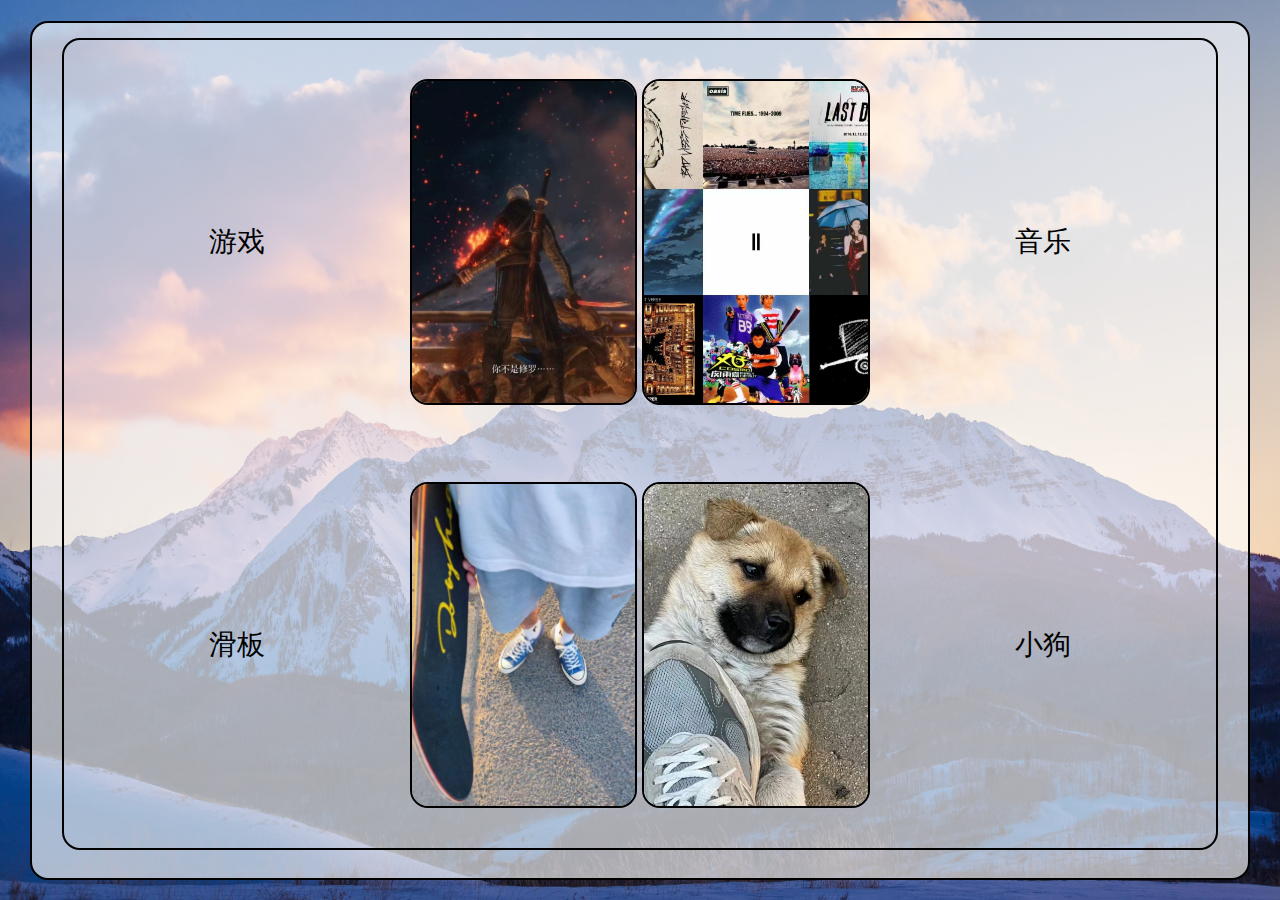
==== hobby.html @ 3e74f23c "COMMIT" ====
<!DOCTYPE html>

<head>
    <meta charset="UTF-8" />
    <link rel="stylesheet" type="text/css" href="style.css" />
    <title>- 个人爱好页@杰 -</title>
</head>

<body>
    <div id="container">
        <div id="card-form">
            <table id="table-form">
                <tr>
                    <td id="infos">游戏</td>
                    <td id="pics"><img class="hypic" src="img/sekiro.jpg"></td>
                    <td id="pics"><img class="hypic" src="img/music.jpg"></td>
                    <td id="infos">音乐</td>
                </tr>
                <tr>
                    <td id="infos">滑板</td>
                    <td id="pics"><img class="hypic" src="img/skateboard.jpg"></td>
                    <td id="pics"><img class="hypic" src="img/dog.jpg"></td>
                    <td id="infos">小狗</td>
                </tr>
            </table>
        </div>
    </div>
</body>
---- style.css ----
html,
body {
  padding: 0;
  margin: 0;
}

#container {
  background-image: url(img/background.png);
  background-repeat: no-repeat;
  background-size: 100% 100%;
  background-position: center;
  background-attachment: scroll;
  width: 100vw;
  height: 100vh;
  display: flex;
  align-items: center;
  justify-content: center;
}

#card {
  background: rgba(255, 255, 255, 0.65);
  border-radius: 18px;
  width: 1000px;
  height: 400px;
  border: black solid 2px;
  display: flex;
  flex-direction: row;
  font-size: 20px;
  font-family: Consolas;
}

#left-panel {
  float: left;
  width: 350px;
  height: 100%;
  display: flex;
  flex-direction: column;
  /* background-color: red; */
}

.avatar {
  width: 80%;
  border: black solid 2px;
  border-radius: 18px;
  margin: 0 auto;
  margin-top: 35px;
  text-align: center;
}

#icons {
  margin: 0 auto;
  text-align: center;
  display: flex;
  /* background-color: green; */
}

.icon {
  height: 43px;
  margin: 12px;
}

#right-panel {
  float: right;
  width: 650px;
  height: 100%;
  /* background-color: blue; */
}

#name {
  font-size: 36px;
}

#text {
  font-size: 22px;
  margin-right: 20px;
}

#click-page {
  text-align: right;
  margin-right: 34px;
}

#card-form {
  background: rgba(255, 255, 255, 0.65);
  border: black solid 2px;
  overflow: visible;
  border-radius: 18px;
  width: 95%;
  height: 95%;
  font-family: Consolas;
  flex-direction: column;
}

#table-form {
  width: 95%;
  height: 95%;
  margin: 0 auto;
  margin-top: 1.25%;
  border: black solid 2px;
  border-radius: 18px;
  font-size: 28px;
  align-items: center;
  text-align: center;
  /* background-color: green; */
}

#infos {
  width: 450px;
  /* background-color: red; */
}

#pics {
  width: 300px;
  height: 350px;
  margin-right: 25px;
  /* background-color: blue; */
}

.hypic {
  width: 98%;
  height: 92%;
  margin-right: 25px;
  /* margin: 0 auto; */
  display: flex;
  object-fit: cover;
  border: black solid 2px;
  border-radius: 18px;
}
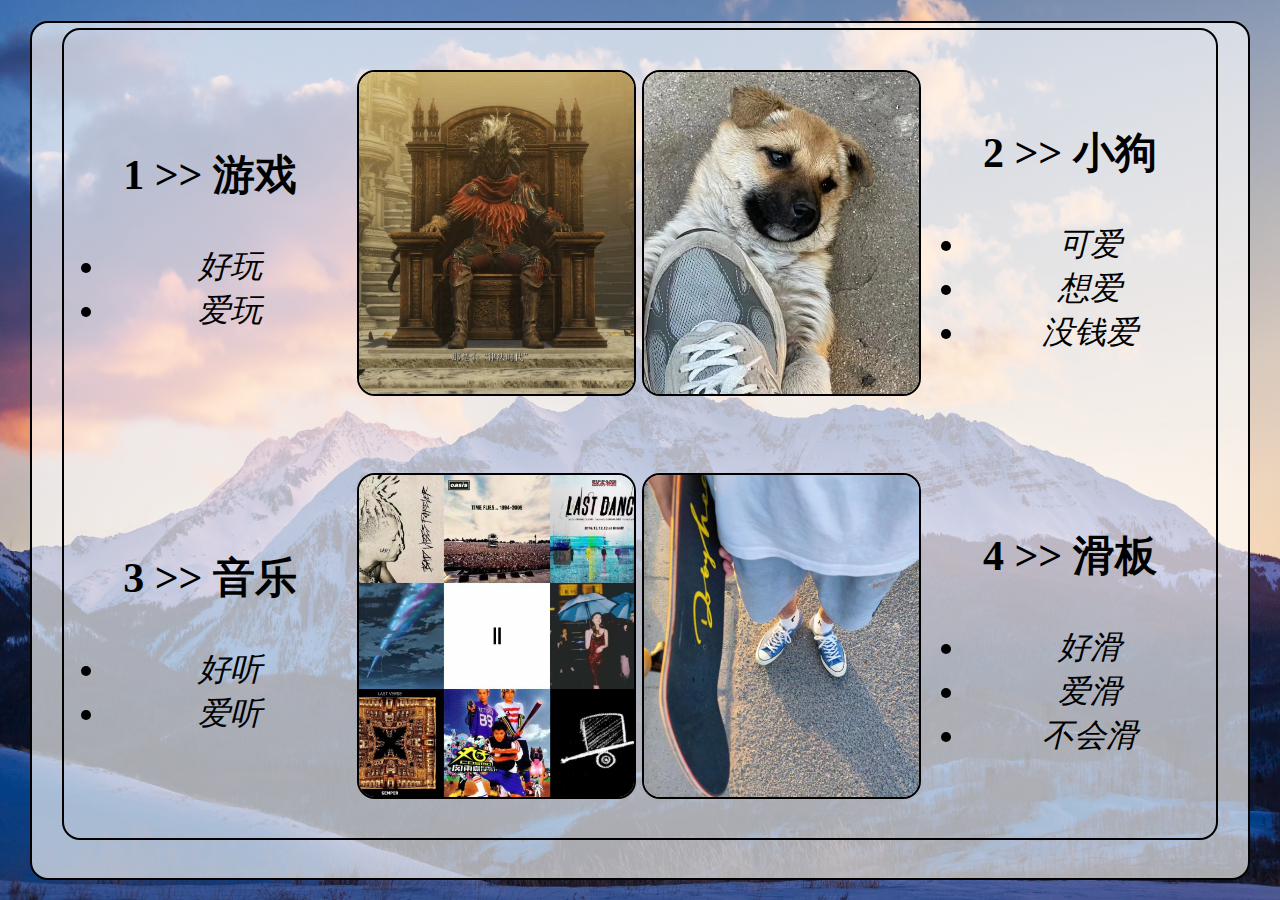
==== commit fdb73596: "update `230305`" ====
--- a/hobby.html
+++ b/hobby.html
@@ -3,24 +3,50 @@
 <head>
     <meta charset="UTF-8" />
     <link rel="stylesheet" type="text/css" href="style.css" />
-    <title>- 个人爱好页@杰 -</title>
+    <title>Hobby-page@黄伟杰</title>
 </head>
 
 <body>
     <div id="container">
-        <div id="card-form">
+        <div id="card-hby">
             <table id="table-form">
                 <tr>
-                    <td id="infos">游戏</td>
-                    <td id="pics"><img class="hypic" src="img/sekiro.jpg"></td>
-                    <td id="pics"><img class="hypic" src="img/music.jpg"></td>
-                    <td id="infos">音乐</td>
+                    <td id="info">
+                        <p id="name-hby">1 >> 游戏</p>
+                        <ul>
+                            <li id="text-hby">好玩</li>
+                            <li id="text-hby">爱玩</li>
+                        </ul>
+                    </td>
+                    <td id="pic"><img class="pic" src="img/elden ring.jpg"></td>
+                    <td id="pic"><img class="pic" src="img/dog.jpg"></td>
+                    <td id="info">
+                        <p id="name-hby">2 >> 小狗</p>
+                        <ul>
+                            <li id="text-hby">可爱</li>
+                            <li id="text-hby">想爱</li>
+                            <li id="text-hby">没钱爱</li>
+                        </ul>
+                    </td>
                 </tr>
                 <tr>
-                    <td id="infos">滑板</td>
-                    <td id="pics"><img class="hypic" src="img/skateboard.jpg"></td>
-                    <td id="pics"><img class="hypic" src="img/dog.jpg"></td>
-                    <td id="infos">小狗</td>
+                    <td id="info">
+                        <p id="name-hby">3 >> 音乐</p>
+                        <ul>
+                            <li id="text-hby">好听</li>
+                            <li id="text-hby">爱听</li>
+                        </ul>
+                    </td>
+                    <td id="pic"><img class="pic" src="img/music.jpg"></td>
+                    <td id="pic"><img class="pic" src="img/skateboard.jpg"></td>
+                    <td id="info">
+                        <p id="name-hby">4 >> 滑板</p>
+                        <ul>
+                            <li id="text-hby">好滑</li>
+                            <li id="text-hby">爱滑</li>
+                            <li id="text-hby">不会滑</li>
+                        </ul>
+                    </td>
                 </tr>
             </table>
         </div>
--- a/style.css
+++ b/style.css
@@ -1,128 +1,144 @@
-html,
-body {
-  padding: 0;
-  margin: 0;
+html, body {
+    padding: 0;
+    margin: 0;
 }
 
+/* ========================= main ========================= */
+
 #container {
-  background-image: url(img/background.png);
-  background-repeat: no-repeat;
-  background-size: 100% 100%;
-  background-position: center;
-  background-attachment: scroll;
-  width: 100vw;
-  height: 100vh;
-  display: flex;
-  align-items: center;
-  justify-content: center;
+    width: 100vw;
+    height: 100vh;
+
+    background-image: url(img/background.png);
+    background-size: 100% 100%;
+    background-repeat: no-repeat;
+    background-position: center;
+
+    display: flex;
+    align-items: center;
+    justify-content: center;
 }
 
-#card {
-  background: rgba(255, 255, 255, 0.65);
-  border-radius: 18px;
-  width: 1000px;
-  height: 400px;
-  border: black solid 2px;
-  display: flex;
-  flex-direction: row;
-  font-size: 20px;
-  font-family: Consolas;
+/* ========================= index ========================= */
+
+#card-idx {
+    width: 1100px;
+    height: 500px;
+
+    background: rgba(255, 255, 255, 0.65);
+
+    border: black solid 2px;
+    border-radius: 18px;
+
+    display: flex;
+
+    font-size: 20px;
+    font-family: Consolas;
 }
 
-#left-panel {
-  float: left;
-  width: 350px;
-  height: 100%;
-  display: flex;
-  flex-direction: column;
-  /* background-color: red; */
+#left-part {
+    width: 350px;
+    height: 100%;
+
+    display: flex;
+
+    flex-direction: column;
 }
 
 .avatar {
-  width: 80%;
-  border: black solid 2px;
-  border-radius: 18px;
-  margin: 0 auto;
-  margin-top: 35px;
-  text-align: center;
+    width: 82%;
+
+    border: black solid 2px;
+    border-radius: 18px;
+
+    margin: 0 auto;
+    margin-top: 78px;
+
+    text-align: center;
 }
 
-#icons {
-  margin: 0 auto;
-  text-align: center;
-  display: flex;
-  /* background-color: green; */
+#icon {
+    margin: 0 auto;
+    display: flex;
 }
 
 .icon {
-  height: 43px;
-  margin: 12px;
+    height: 45px;
+    margin: 15px;
 }
 
-#right-panel {
-  float: right;
-  width: 650px;
-  height: 100%;
-  /* background-color: blue; */
+#right-part {
+    width: 700px;
+    height: 100%;
+    float: right;
 }
 
 #name {
-  font-size: 36px;
+    font-size: 36px;
 }
 
 #text {
-  font-size: 22px;
-  margin-right: 20px;
+    font-size: 22px;
 }
 
-#click-page {
-  text-align: right;
-  margin-right: 34px;
-}
+/* ========================= hobby ========================= */
 
-#card-form {
-  background: rgba(255, 255, 255, 0.65);
-  border: black solid 2px;
-  overflow: visible;
-  border-radius: 18px;
-  width: 95%;
-  height: 95%;
-  font-family: Consolas;
-  flex-direction: column;
+#card-hby {
+    width: 95%;
+    height: 95%;
+
+    background: rgba(255, 255, 255, 0.65);
+
+    border: black solid 2px;
+    border-radius: 18px;
+    flex-direction: column;
+
+    font-family: Consolas;
 }
 
 #table-form {
-  width: 95%;
-  height: 95%;
-  margin: 0 auto;
-  margin-top: 1.25%;
-  border: black solid 2px;
-  border-radius: 18px;
-  font-size: 28px;
-  align-items: center;
-  text-align: center;
-  /* background-color: green; */
+    width: 95%;
+    height: 95%;
+
+    margin: 0 auto;
+    margin-top: 0.45%;
+
+    border: black solid 2px;
+    border-radius: 18px;
+
+    align-items: center;
+    text-align: center;
+
+    font-size: 28px;
 }
 
-#infos {
-  width: 450px;
-  /* background-color: red; */
+#info {
+    width: 300px;
 }
 
-#pics {
-  width: 300px;
-  height: 350px;
-  margin-right: 25px;
-  /* background-color: blue; */
+#name-hby {
+    font-size: 42px;
+    font-weight: bold;
 }
 
-.hypic {
-  width: 98%;
-  height: 92%;
-  margin-right: 25px;
-  /* margin: 0 auto; */
-  display: flex;
-  object-fit: cover;
-  border: black solid 2px;
-  border-radius: 18px;
+#text-hby {
+    font-size: 32px;
+    font-weight: 500;
+    font-style: italic;
+}
+
+#pic {
+    width: 300px;
+    height: 350px;
+}
+
+.pic {
+    width: 98%;
+    height: 92%;
+
+    display: flex;
+    object-fit: cover;
+
+    border: black solid 2px;
+    border-radius: 18px;
 }